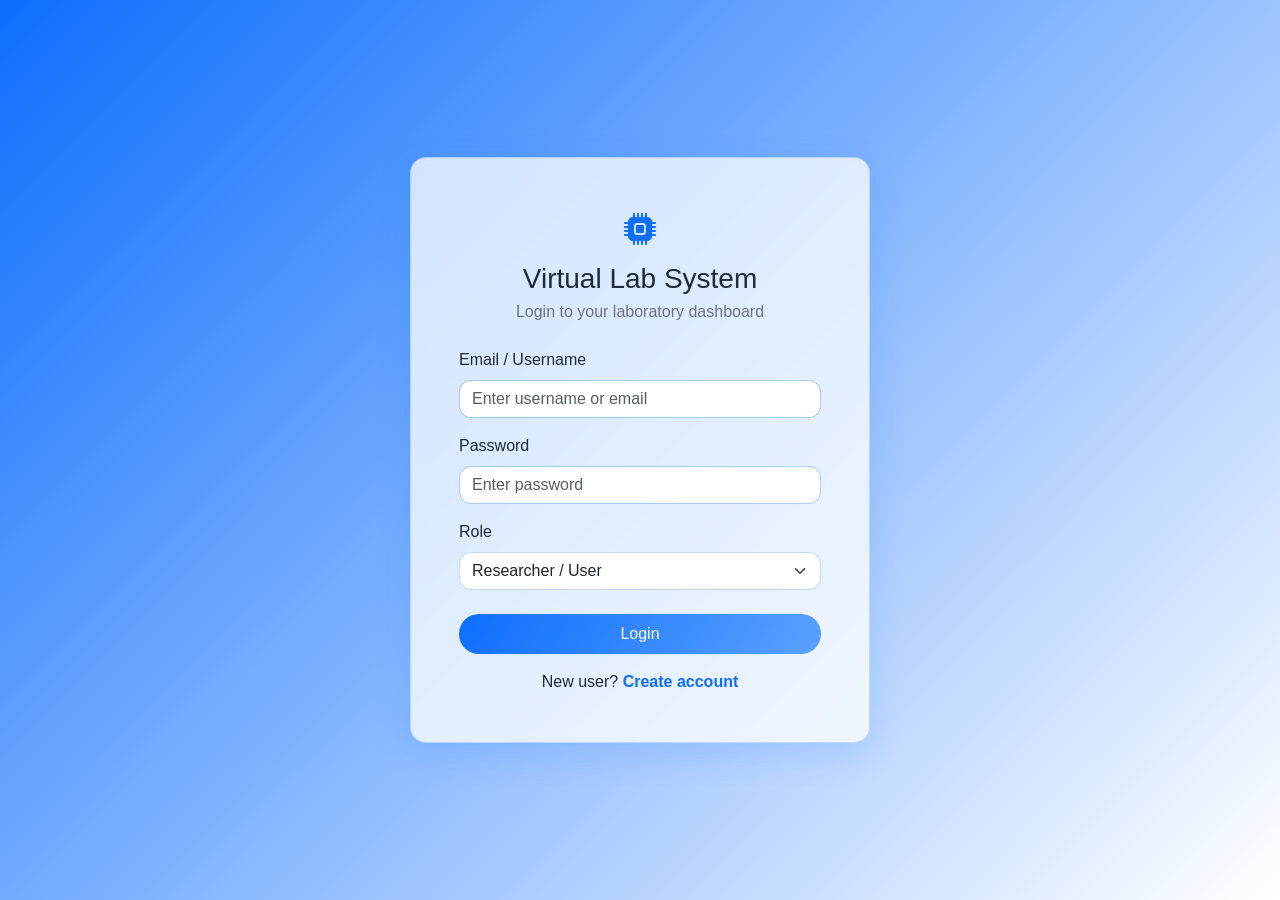
==== index.html @ ff9bfe32 "front end project :) يارب ينفع يارب ينفع يارب ينفع" ====
<!doctype html>
<html lang="en">
  <head>
    <meta charset="UTF-8" />
    <meta name="viewport" content="width=device-width, initial-scale=1.0" />
    <meta http-equiv="refresh" content="0; url=login.html" />
    <title>Virtual Laboratory Management System</title>
  </head>
  <body>
    <p>If you are not redirected, <a href="login.html">go to login</a>.</p>
  </body>
</html>
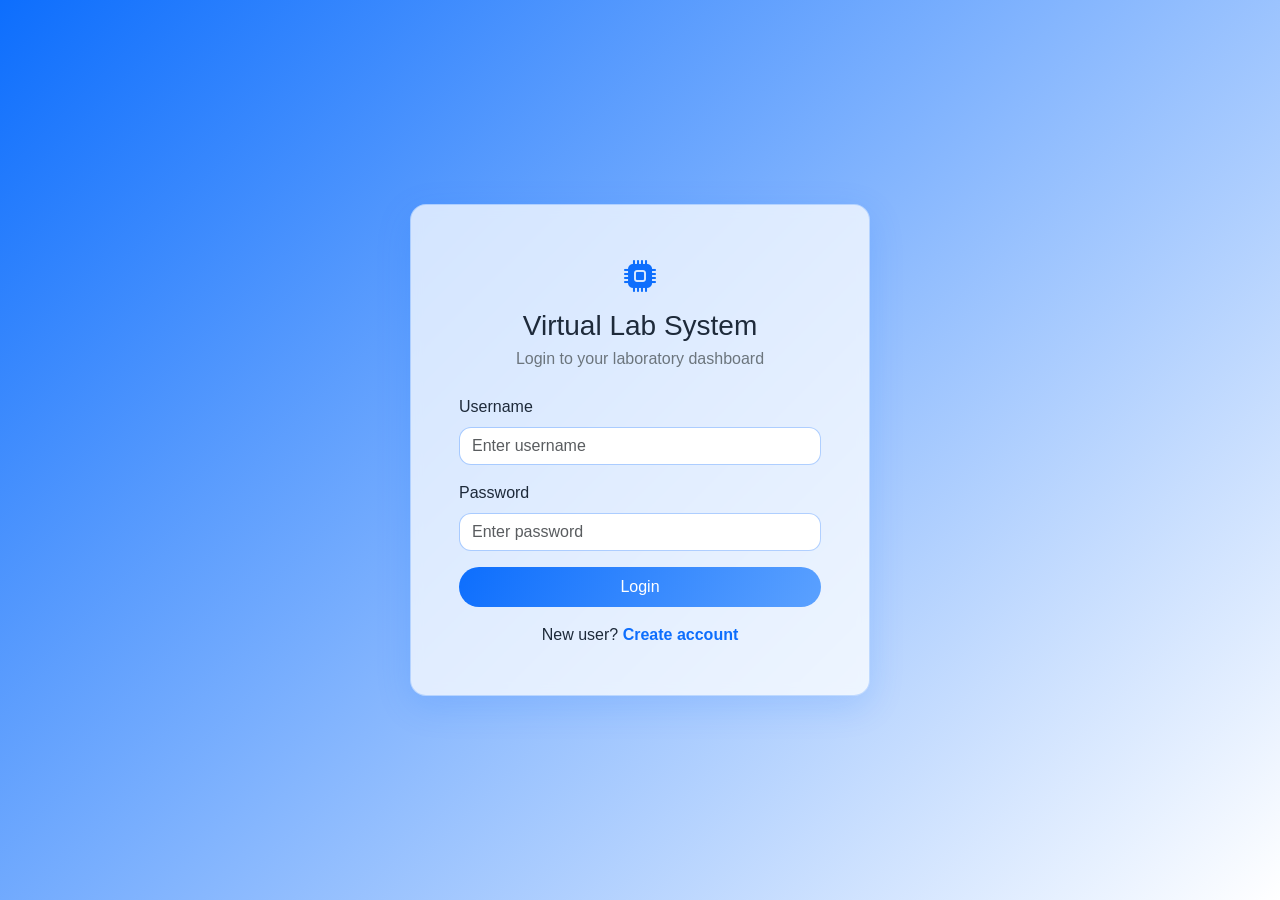
==== commit a2c20632: "login backend" ====
--- a/index.html
+++ b/index.html
@@ -1,12 +1,15 @@
 <!doctype html>
 <html lang="en">
-  <head>
-    <meta charset="UTF-8" />
-    <meta name="viewport" content="width=device-width, initial-scale=1.0" />
-    <meta http-equiv="refresh" content="0; url=login.html" />
-    <title>Virtual Laboratory Management System</title>
-  </head>
-  <body>
-    <p>If you are not redirected, <a href="login.html">go to login</a>.</p>
-  </body>
-</html>
+
+<head>
+  <meta charset="UTF-8" />
+  <meta name="viewport" content="width=device-width, initial-scale=1.0" />
+  <meta http-equiv="refresh" content="0; url=login.html" />
+  <title>Virtual Laboratory Management System</title>
+</head>
+
+<body>
+  <p>If you are not redirected, <a href="login.html">go to login</a>.</p>
+</body>
+
+</html>
